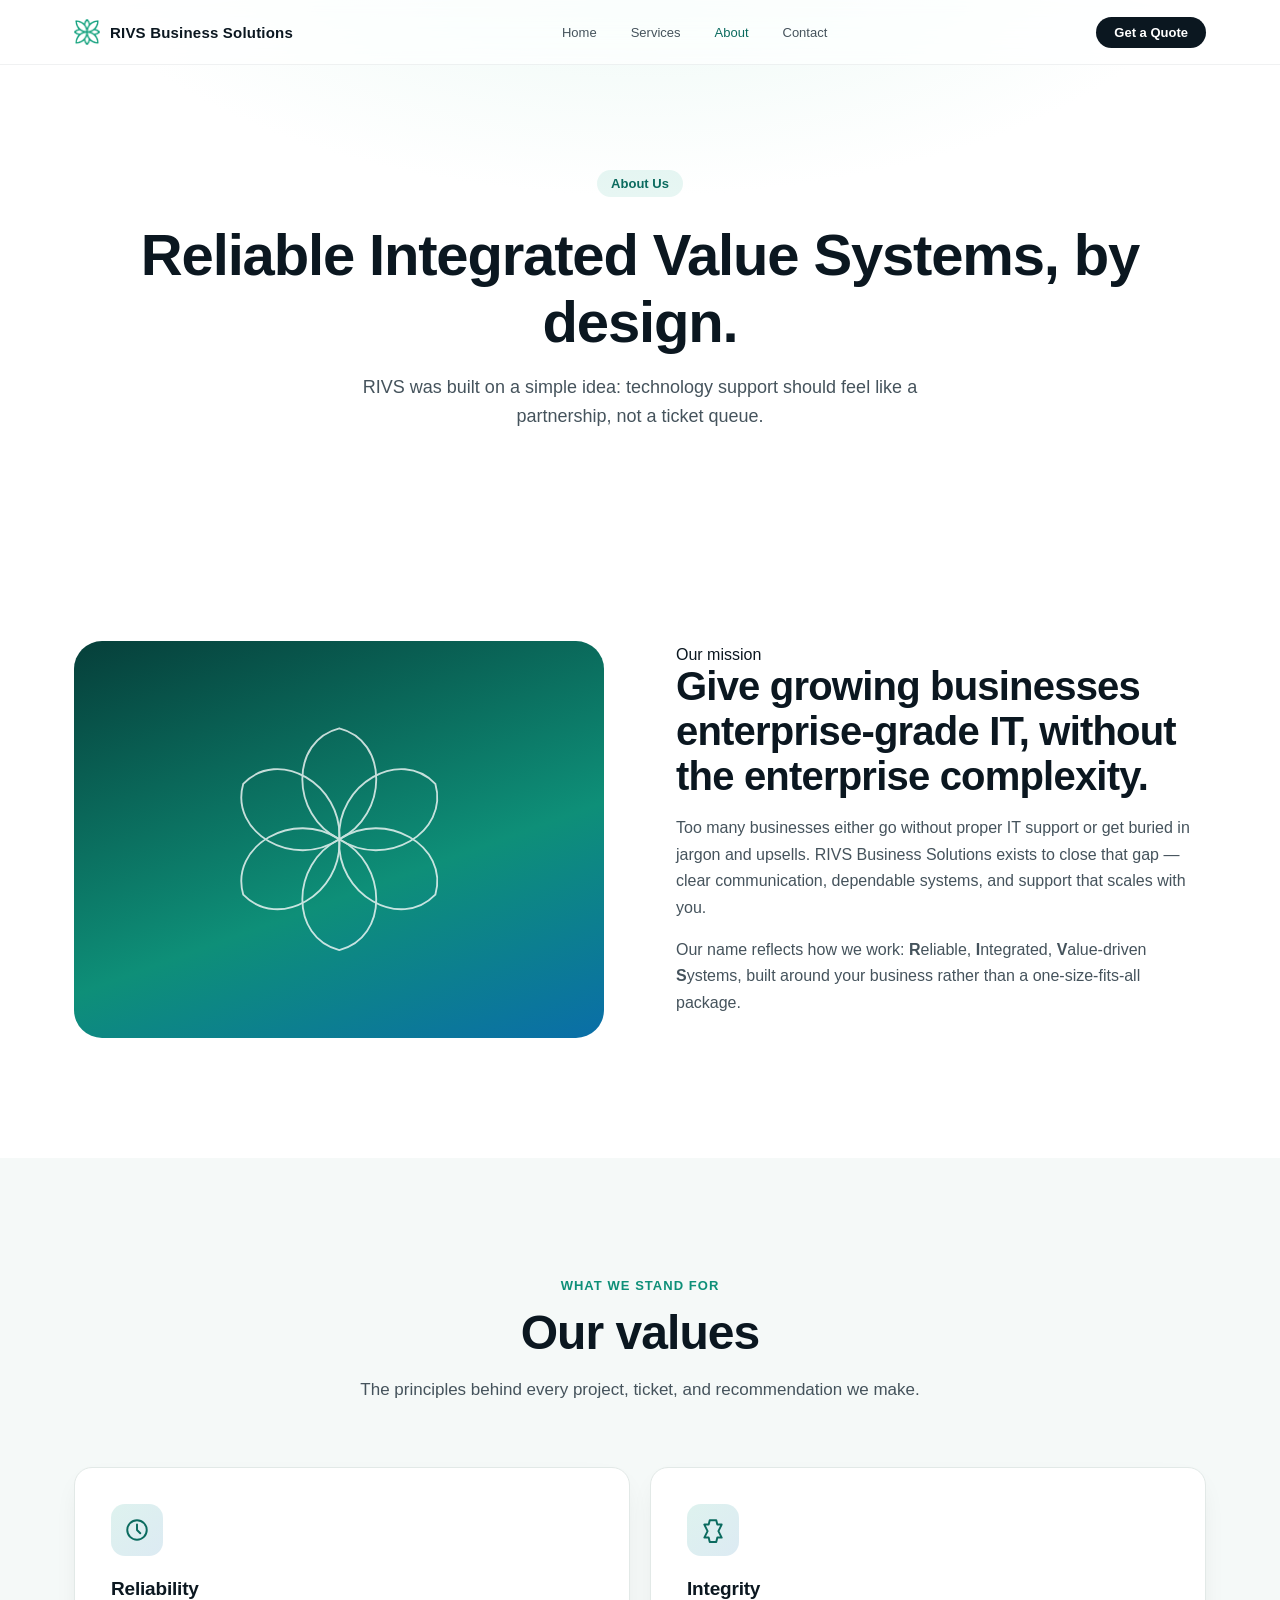
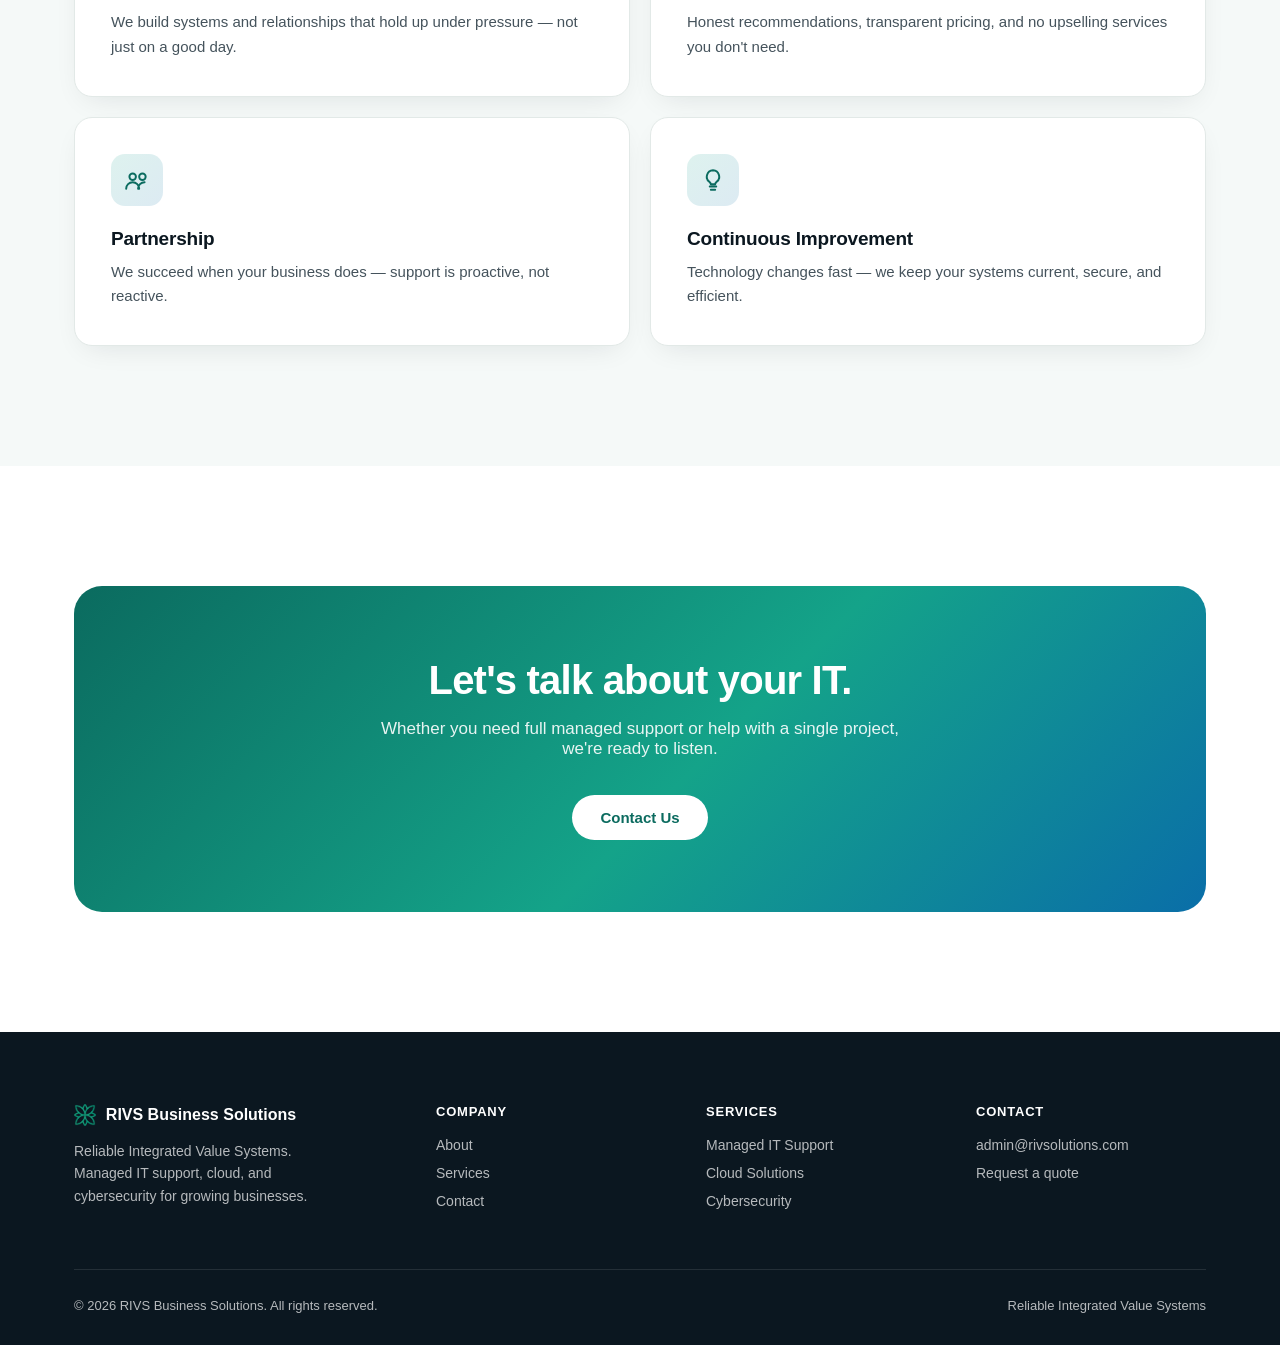
==== about.html @ 1c126c5c "Initial commit" ====
<!DOCTYPE html>
<html lang="en">
<head>
<meta charset="UTF-8">
<meta name="viewport" content="width=device-width, initial-scale=1.0">
<title>About | RIVS Business Solutions</title>
<meta name="description" content="RIVS Business Solutions — Reliable Integrated Value Systems. Learn about our mission, values, and approach to managed IT.">
<link rel="icon" type="image/png" href="assets/logo.png">
<link rel="apple-touch-icon" href="assets/logo.png">
<link rel="stylesheet" href="css/styles.css">
</head>
<body>

<header class="nav">
  <div class="container nav__inner">
    <a href="index.html" class="nav__brand">
      <img src="assets/logo.png" alt="RIVS Business Solutions logo">
      <span>RIVS Business Solutions</span>
    </a>
    <nav class="nav__links">
      <a href="index.html">Home</a>
      <a href="services.html">Services</a>
      <a href="about.html">About</a>
      <a href="contact.html">Contact</a>
    </nav>
    <a href="contact.html" class="nav__cta">Get a Quote</a>
    <button class="nav__toggle" aria-label="Toggle menu">
      <svg viewBox="0 0 24 24" fill="none" stroke="currentColor" stroke-width="2" stroke-linecap="round"><line x1="3" y1="6" x2="21" y2="6"/><line x1="3" y1="12" x2="21" y2="12"/><line x1="3" y1="18" x2="21" y2="18"/></svg>
    </button>
  </div>
  <div class="nav__mobile">
    <a href="index.html">Home</a>
    <a href="services.html">Services</a>
    <a href="about.html">About</a>
    <a href="contact.html">Contact</a>
    <a href="contact.html" class="btn btn--primary">Get a Quote</a>
  </div>
</header>

<main>
  <section class="page-hero">
    <div class="container">
      <span class="hero__eyebrow">About Us</span>
      <h1>Reliable Integrated Value Systems, by design.</h1>
      <p>RIVS was built on a simple idea: technology support should feel like a partnership, not a ticket queue.</p>
    </div>
  </section>

  <section class="section">
    <div class="container">
      <div class="split">
        <div class="split__visual reveal">
          <svg viewBox="0 0 200 200" fill="none">
            <g stroke="#ffffff" stroke-width="1.5" opacity="0.85">
              <g transform="rotate(0 100 100)"><path d="M100,100 C60,80 60,20 100,10 C140,20 140,80 100,100 Z"/></g>
              <g transform="rotate(60 100 100)"><path d="M100,100 C60,80 60,20 100,10 C140,20 140,80 100,100 Z"/></g>
              <g transform="rotate(120 100 100)"><path d="M100,100 C60,80 60,20 100,10 C140,20 140,80 100,100 Z"/></g>
              <g transform="rotate(180 100 100)"><path d="M100,100 C60,80 60,20 100,10 C140,20 140,80 100,100 Z"/></g>
              <g transform="rotate(240 100 100)"><path d="M100,100 C60,80 60,20 100,10 C140,20 140,80 100,100 Z"/></g>
              <g transform="rotate(300 100 100)"><path d="M100,100 C60,80 60,20 100,10 C140,20 140,80 100,100 Z"/></g>
            </g>
          </svg>
        </div>
        <div class="reveal">
          <span class="kicker">Our mission</span>
          <h2 style="font-size:clamp(28px,3.6vw,40px);letter-spacing:-0.02em;margin:0 0 16px;">Give growing businesses enterprise-grade IT, without the enterprise complexity.</h2>
          <p style="font-size:16px;color:var(--ink-soft);line-height:1.65;">Too many businesses either go without proper IT support or get buried in jargon and upsells. RIVS Business Solutions exists to close that gap — clear communication, dependable systems, and support that scales with you.</p>
          <p style="font-size:16px;color:var(--ink-soft);line-height:1.65;">Our name reflects how we work: <strong>R</strong>eliable, <strong>I</strong>ntegrated, <strong>V</strong>alue-driven <strong>S</strong>ystems, built around your business rather than a one-size-fits-all package.</p>
        </div>
      </div>
    </div>
  </section>

  <section class="section section--tint">
    <div class="container">
      <div class="section-head reveal">
        <span class="kicker">What we stand for</span>
        <h2>Our values</h2>
        <p>The principles behind every project, ticket, and recommendation we make.</p>
      </div>
      <div class="values-grid">
        <div class="card reveal">
          <div class="card__icon">
            <svg viewBox="0 0 24 24" fill="none" stroke="currentColor" stroke-width="1.8" stroke-linecap="round" stroke-linejoin="round"><circle cx="12" cy="12" r="9"/><path d="M12 7v5l3 3"/></svg>
          </div>
          <h3>Reliability</h3>
          <p>We build systems and relationships that hold up under pressure — not just on a good day.</p>
        </div>
        <div class="card reveal">
          <div class="card__icon">
            <svg viewBox="0 0 24 24" fill="none" stroke="currentColor" stroke-width="1.8" stroke-linecap="round" stroke-linejoin="round"><path d="M9 3h6l1 4h4l-3 6 3 6h-4l-1 4H9l-1-4H4l3-6-3-6h4l1-4z"/></svg>
          </div>
          <h3>Integrity</h3>
          <p>Honest recommendations, transparent pricing, and no upselling services you don't need.</p>
        </div>
        <div class="card reveal">
          <div class="card__icon">
            <svg viewBox="0 0 24 24" fill="none" stroke="currentColor" stroke-width="1.8" stroke-linecap="round" stroke-linejoin="round"><circle cx="8" cy="9" r="3"/><circle cx="17" cy="9" r="3"/><path d="M2 20c0-3.3 2.7-6 6-6s6 2.7 6 6M13 20c0-3.3 2.7-6 6-6"/></svg>
          </div>
          <h3>Partnership</h3>
          <p>We succeed when your business does — support is proactive, not reactive.</p>
        </div>
        <div class="card reveal">
          <div class="card__icon">
            <svg viewBox="0 0 24 24" fill="none" stroke="currentColor" stroke-width="1.8" stroke-linecap="round" stroke-linejoin="round"><path d="M9 18h6M10 21h4M12 3a6 6 0 00-3 11c.6.5 1 1.2 1 2h4c0-.8.4-1.5 1-2a6 6 0 00-3-11z"/></svg>
          </div>
          <h3>Continuous Improvement</h3>
          <p>Technology changes fast — we keep your systems current, secure, and efficient.</p>
        </div>
      </div>
    </div>
  </section>

  <section class="section">
    <div class="container">
      <div class="cta-banner reveal">
        <h2>Let's talk about your IT.</h2>
        <p>Whether you need full managed support or help with a single project, we're ready to listen.</p>
        <div class="cta-banner__actions">
          <a href="contact.html" class="btn btn--light">Contact Us</a>
        </div>
      </div>
    </div>
  </section>
</main>

<footer class="footer">
  <div class="container">
    <div class="footer__top">
      <div>
        <div class="footer__brand"><img src="assets/logo.png" alt="RIVS logo"><span>RIVS Business Solutions</span></div>
        <p class="tagline">Reliable Integrated Value Systems. Managed IT support, cloud, and cybersecurity for growing businesses.</p>
      </div>
      <div>
        <h5>Company</h5>
        <ul>
          <li><a href="about.html">About</a></li>
          <li><a href="services.html">Services</a></li>
          <li><a href="contact.html">Contact</a></li>
        </ul>
      </div>
      <div>
        <h5>Services</h5>
        <ul>
          <li><a href="services.html">Managed IT Support</a></li>
          <li><a href="services.html">Cloud Solutions</a></li>
          <li><a href="services.html">Cybersecurity</a></li>
        </ul>
      </div>
      <div>
        <h5>Contact</h5>
        <ul>
          <li><a href="mailto:admin@rivsolutions.com">admin@rivsolutions.com</a></li>
          <li><a href="contact.html">Request a quote</a></li>
        </ul>
      </div>
    </div>
    <div class="footer__bottom">
      <span>&copy; 2026 RIVS Business Solutions. All rights reserved.</span>
      <span>Reliable Integrated Value Systems</span>
    </div>
  </div>
</footer>

<script src="js/script.js"></script>
</body>
</html>
---- css/styles.css ----
/* RIVS Business Solutions — shared stylesheet */

:root {
  --teal-900: #063f3a;
  --teal-700: #0b6b5f;
  --teal-600: #0e8f78;
  --teal-500: #14a389;
  --teal-400: #2ebd92;
  --blue-600: #0a6ea8;
  --ink: #0b1720;
  --ink-soft: #45535c;
  --mist: #f5f9f8;
  --mist-2: #eef4f3;
  --line: #e2e9e7;
  --white: #ffffff;
  --radius-lg: 28px;
  --radius-md: 18px;
  --radius-sm: 12px;
  --shadow-soft: 0 20px 60px -20px rgba(6, 63, 58, 0.25);
  --shadow-card: 0 10px 30px -12px rgba(11, 23, 32, 0.12);
  --ease: cubic-bezier(0.22, 1, 0.36, 1);
}

* { box-sizing: border-box; }
html { scroll-behavior: smooth; }

body {
  margin: 0;
  font-family: -apple-system, BlinkMacSystemFont, "SF Pro Display", "Segoe UI", Inter, Roboto, Helvetica, Arial, sans-serif;
  color: var(--ink);
  background: var(--white);
  -webkit-font-smoothing: antialiased;
  text-rendering: optimizeLegibility;
  overflow-x: hidden;
}

img { max-width: 100%; display: block; }
a { color: inherit; text-decoration: none; }
ul { margin: 0; padding: 0; list-style: none; }
button { font: inherit; }

.container {
  width: 100%;
  max-width: 1180px;
  margin: 0 auto;
  padding: 0 24px;
}

/* ---------- Nav ---------- */
.nav {
  position: fixed;
  top: 0; left: 0; right: 0;
  z-index: 100;
  backdrop-filter: saturate(180%) blur(20px);
  -webkit-backdrop-filter: saturate(180%) blur(20px);
  background: rgba(255, 255, 255, 0.72);
  border-bottom: 1px solid rgba(11, 23, 32, 0.06);
  transition: background 0.3s var(--ease);
}

.nav__inner {
  display: flex;
  align-items: center;
  justify-content: space-between;
  height: 64px;
}

.nav__brand {
  display: flex;
  align-items: center;
  gap: 10px;
  font-weight: 600;
  font-size: 15px;
  letter-spacing: 0.2px;
}

.nav__brand img { height: 26px; width: 26px; }

.nav__links {
  display: flex;
  align-items: center;
  gap: 34px;
}

.nav__links a {
  font-size: 13px;
  color: var(--ink-soft);
  font-weight: 500;
  transition: color 0.2s var(--ease);
}

.nav__links a:hover, .nav__links a.is-active { color: var(--teal-700); }

.nav__cta {
  padding: 8px 18px;
  border-radius: 999px;
  background: var(--ink);
  color: var(--white);
  font-size: 13px;
  font-weight: 600;
  transition: transform 0.2s var(--ease), background 0.2s var(--ease);
}
.nav__cta:hover { background: var(--teal-700); transform: translateY(-1px); }

.nav__toggle {
  display: none;
  width: 36px; height: 36px;
  border: none;
  background: transparent;
  cursor: pointer;
  align-items: center;
  justify-content: center;
}
.nav__toggle svg { width: 22px; height: 22px; }

.nav__mobile {
  display: none;
  position: fixed;
  top: 64px; left: 0; right: 0;
  background: var(--white);
  border-bottom: 1px solid var(--line);
  padding: 20px 24px 28px;
  flex-direction: column;
  gap: 4px;
  z-index: 99;
}
.nav__mobile.is-open { display: flex; }
.nav__mobile a {
  padding: 14px 4px;
  font-size: 16px;
  font-weight: 500;
  border-bottom: 1px solid var(--mist-2);
  color: var(--ink);
}
.nav__mobile .btn { margin-top: 14px; }

/* ---------- Buttons ---------- */
.btn {
  display: inline-flex;
  align-items: center;
  justify-content: center;
  gap: 8px;
  padding: 14px 28px;
  border-radius: 999px;
  font-size: 15px;
  font-weight: 600;
  border: none;
  cursor: pointer;
  transition: transform 0.25s var(--ease), box-shadow 0.25s var(--ease), background 0.25s var(--ease);
}

.btn--primary {
  background: linear-gradient(135deg, var(--teal-400), var(--teal-700));
  color: var(--white);
  box-shadow: 0 12px 24px -8px rgba(14, 143, 120, 0.55);
}
.btn--primary:hover { transform: translateY(-2px); box-shadow: 0 16px 32px -8px rgba(14, 143, 120, 0.65); }

.btn--ghost {
  background: transparent;
  color: var(--ink);
  border: 1.5px solid var(--line);
}
.btn--ghost:hover { border-color: var(--teal-500); color: var(--teal-700); }

.btn--light {
  background: var(--white);
  color: var(--teal-700);
}
.btn--light:hover { transform: translateY(-2px); }

/* ---------- Hero ---------- */
.hero {
  position: relative;
  padding: 190px 0 140px;
  overflow: hidden;
  background: radial-gradient(1200px 600px at 50% -10%, #e8f7f2 0%, var(--white) 60%);
}

.hero__eyebrow {
  display: inline-flex;
  align-items: center;
  gap: 8px;
  font-size: 13px;
  font-weight: 600;
  color: var(--teal-700);
  background: rgba(20, 163, 137, 0.1);
  padding: 6px 14px;
  border-radius: 999px;
  margin-bottom: 24px;
}

.hero h1 {
  font-size: clamp(40px, 6vw, 76px);
  line-height: 1.04;
  letter-spacing: -0.02em;
  font-weight: 700;
  margin: 0 0 22px;
  max-width: 880px;
}

.hero h1 span {
  background: linear-gradient(100deg, var(--teal-600), var(--blue-600));
  -webkit-background-clip: text;
  background-clip: text;
  color: transparent;
}

.hero p.lede {
  font-size: clamp(17px, 2vw, 21px);
  color: var(--ink-soft);
  max-width: 620px;
  line-height: 1.6;
  margin: 0 0 40px;
}

.hero__actions { display: flex; gap: 16px; flex-wrap: wrap; margin-bottom: 90px; }

.hero__petals {
  position: absolute;
  top: -120px;
  right: -160px;
  width: 640px;
  height: 640px;
  opacity: 0.9;
  z-index: -1;
}

.hero__petals-2 {
  position: absolute;
  bottom: -200px;
  left: -180px;
  width: 480px;
  height: 480px;
  opacity: 0.5;
  z-index: -1;
}

/* ---------- Stat strip ---------- */
.stat-strip {
  display: grid;
  grid-template-columns: repeat(4, 1fr);
  gap: 24px;
  border-top: 1px solid var(--line);
  padding-top: 40px;
}

.stat-strip .stat b {
  display: block;
  font-size: 28px;
  font-weight: 700;
  color: var(--teal-700);
  margin-bottom: 4px;
}
.stat-strip .stat span { font-size: 14px; color: var(--ink-soft); }

/* ---------- Sections ---------- */
section { position: relative; }

.section {
  padding: 120px 0;
}

.section--tint {
  background: var(--mist);
}

.section-head {
  max-width: 640px;
  margin: 0 auto 64px;
  text-align: center;
}

.section-head .kicker {
  font-size: 13px;
  font-weight: 700;
  letter-spacing: 0.08em;
  text-transform: uppercase;
  color: var(--teal-600);
  margin-bottom: 14px;
  display: block;
}

.section-head h2 {
  font-size: clamp(32px, 4vw, 48px);
  letter-spacing: -0.02em;
  line-height: 1.1;
  margin: 0 0 16px;
}

.section-head p {
  font-size: 17px;
  color: var(--ink-soft);
  line-height: 1.6;
  margin: 0;
}

/* ---------- Cards ---------- */
.grid {
  display: grid;
  gap: 24px;
}
.grid--3 { grid-template-columns: repeat(3, 1fr); }
.grid--2 { grid-template-columns: repeat(2, 1fr); }

.card {
  background: var(--white);
  border: 1px solid var(--line);
  border-radius: var(--radius-md);
  padding: 36px;
  box-shadow: var(--shadow-card);
  transition: transform 0.35s var(--ease), box-shadow 0.35s var(--ease);
}
.card:hover { transform: translateY(-6px); box-shadow: var(--shadow-soft); }

.card__icon {
  width: 52px;
  height: 52px;
  border-radius: 14px;
  background: linear-gradient(135deg, rgba(20,163,137,0.14), rgba(10,110,168,0.14));
  display: flex;
  align-items: center;
  justify-content: center;
  margin-bottom: 22px;
  color: var(--teal-700);
}
.card__icon svg { width: 26px; height: 26px; }

.card h3 { font-size: 19px; margin: 0 0 10px; letter-spacing: -0.01em; }
.card p { font-size: 15px; color: var(--ink-soft); line-height: 1.65; margin: 0; }

.card__link {
  display: inline-flex;
  align-items: center;
  gap: 6px;
  margin-top: 18px;
  font-size: 14px;
  font-weight: 600;
  color: var(--teal-700);
}
.card__link svg { width: 14px; height: 14px; transition: transform 0.2s var(--ease); }
.card:hover .card__link svg { transform: translateX(4px); }

/* ---------- Reveal-on-scroll ---------- */
.reveal {
  opacity: 0;
  transform: translateY(28px);
  transition: opacity 0.8s var(--ease), transform 0.8s var(--ease);
}
.reveal.is-visible { opacity: 1; transform: translateY(0); }

/* ---------- Split / feature blocks ---------- */
.split {
  display: grid;
  grid-template-columns: 1fr 1fr;
  gap: 72px;
  align-items: center;
}

.split__visual {
  position: relative;
  border-radius: var(--radius-lg);
  background: linear-gradient(160deg, var(--teal-900), var(--teal-600) 60%, var(--blue-600));
  aspect-ratio: 4 / 3;
  overflow: hidden;
  display: flex;
  align-items: center;
  justify-content: center;
}
.split__visual svg { width: 62%; height: 62%; opacity: 0.9; }

.split ul.feature-list { margin-top: 28px; }
.split ul.feature-list li {
  display: flex;
  gap: 14px;
  padding: 14px 0;
  border-top: 1px solid var(--line);
  font-size: 15px;
  color: var(--ink-soft);
}
.split ul.feature-list li:first-child { border-top: none; }
.split ul.feature-list svg { width: 20px; height: 20px; flex-shrink: 0; color: var(--teal-600); margin-top: 1px; }
.split ul.feature-list strong { color: var(--ink); }

/* ---------- Process ---------- */
.process {
  display: grid;
  grid-template-columns: repeat(4, 1fr);
  gap: 24px;
}
.process__step {
  position: relative;
  padding: 32px 24px 0;
}
.process__num {
  font-size: 14px;
  font-weight: 700;
  color: var(--white);
  background: linear-gradient(135deg, var(--teal-500), var(--blue-600));
  width: 34px; height: 34px;
  border-radius: 50%;
  display: flex; align-items: center; justify-content: center;
  margin-bottom: 20px;
}
.process__step h4 { font-size: 16px; margin: 0 0 8px; }
.process__step p { font-size: 14px; color: var(--ink-soft); margin: 0; line-height: 1.6; }

/* ---------- CTA banner ---------- */
.cta-banner {
  border-radius: var(--radius-lg);
  background: linear-gradient(135deg, var(--teal-700), var(--teal-500) 55%, var(--blue-600));
  padding: 72px 64px;
  color: var(--white);
  text-align: center;
  position: relative;
  overflow: hidden;
}
.cta-banner h2 { font-size: clamp(28px, 3.6vw, 40px); margin: 0 0 16px; letter-spacing: -0.02em; }
.cta-banner p { font-size: 17px; opacity: 0.9; max-width: 560px; margin: 0 auto 36px; }
.cta-banner__actions { display: flex; gap: 16px; justify-content: center; flex-wrap: wrap; }

/* ---------- Footer ---------- */
.footer {
  background: var(--ink);
  color: rgba(255,255,255,0.7);
  padding: 72px 0 32px;
}
.footer__top {
  display: grid;
  grid-template-columns: 1.4fr 1fr 1fr 1fr;
  gap: 40px;
  padding-bottom: 48px;
  border-bottom: 1px solid rgba(255,255,255,0.1);
}
.footer__brand { display: flex; align-items: center; gap: 10px; color: var(--white); font-weight: 600; margin-bottom: 14px; }
.footer__brand img { height: 22px; }
.footer p.tagline { font-size: 14px; line-height: 1.6; max-width: 260px; }
.footer h5 { color: var(--white); font-size: 13px; text-transform: uppercase; letter-spacing: 0.06em; margin: 0 0 18px; }
.footer li { margin-bottom: 12px; font-size: 14px; }
.footer a:hover { color: var(--white); }
.footer__bottom {
  display: flex; justify-content: space-between; align-items: center;
  padding-top: 28px; font-size: 13px; flex-wrap: wrap; gap: 12px;
}

/* ---------- Page hero (inner pages) ---------- */
.page-hero {
  padding: 170px 0 90px;
  background: radial-gradient(1000px 500px at 50% -20%, #e8f7f2 0%, var(--white) 60%);
  text-align: center;
}
.page-hero h1 { font-size: clamp(36px, 5vw, 58px); letter-spacing: -0.02em; margin: 0 0 18px; }
.page-hero p { font-size: 18px; color: var(--ink-soft); max-width: 600px; margin: 0 auto; line-height: 1.6; }

/* ---------- Contact ---------- */
.contact-grid {
  display: grid;
  grid-template-columns: 1fr 1.1fr;
  gap: 56px;
  align-items: flex-start;
}
.contact-info .item { display: flex; gap: 16px; margin-bottom: 28px; }
.contact-info .item .icon {
  width: 44px; height: 44px; border-radius: 12px;
  background: rgba(20,163,137,0.1); color: var(--teal-700);
  display: flex; align-items: center; justify-content: center; flex-shrink: 0;
}
.contact-info .item .icon svg { width: 20px; height: 20px; }
.contact-info .item h4 { margin: 0 0 4px; font-size: 15px; }
.contact-info .item p, .contact-info .item a { margin: 0; font-size: 15px; color: var(--ink-soft); }

.form-card {
  background: var(--white);
  border: 1px solid var(--line);
  border-radius: var(--radius-md);
  padding: 40px;
  box-shadow: var(--shadow-card);
}
.field { margin-bottom: 20px; }
.field label { display: block; font-size: 13px; font-weight: 600; margin-bottom: 8px; color: var(--ink); }
.field input, .field textarea, .field select {
  width: 100%;
  padding: 13px 16px;
  border-radius: 12px;
  border: 1.5px solid var(--line);
  font-size: 15px;
  font-family: inherit;
  color: var(--ink);
  background: var(--mist);
  transition: border-color 0.2s var(--ease), background 0.2s var(--ease);
}
.field input:focus, .field textarea:focus, .field select:focus {
  outline: none;
  border-color: var(--teal-500);
  background: var(--white);
}
.field textarea { resize: vertical; min-height: 130px; }
.field-row { display: grid; grid-template-columns: 1fr 1fr; gap: 16px; }
.form-note { font-size: 13px; color: var(--ink-soft); margin-top: 14px; }
.form-status { font-size: 14px; margin-top: 14px; display: none; }
.form-status.is-success { display: block; color: var(--teal-700); }
.form-status.is-error { display: block; color: #b3311c; }

/* ---------- Map placeholder ---------- */
.map-frame {
  border-radius: var(--radius-md);
  overflow: hidden;
  border: 1px solid var(--line);
  margin-top: 40px;
}
.map-frame iframe { width: 100%; height: 320px; border: 0; display: block; }

/* ---------- About ---------- */
.values-grid { display: grid; grid-template-columns: repeat(2, 1fr); gap: 20px; }

.timeline { border-left: 2px solid var(--line); margin-left: 8px; }
.timeline .t-item { position: relative; padding: 0 0 40px 32px; }
.timeline .t-item::before {
  content: "";
  position: absolute; left: -7px; top: 2px;
  width: 12px; height: 12px; border-radius: 50%;
  background: var(--teal-500);
  box-shadow: 0 0 0 4px rgba(20,163,137,0.15);
}
.timeline .t-item h4 { margin: 0 0 6px; font-size: 16px; }
.timeline .t-item p { margin: 0; font-size: 14px; color: var(--ink-soft); }

/* ---------- Responsive ---------- */
@media (max-width: 960px) {
  .grid--3 { grid-template-columns: repeat(2, 1fr); }
  .process { grid-template-columns: repeat(2, 1fr); }
  .split { grid-template-columns: 1fr; gap: 40px; }
  .contact-grid { grid-template-columns: 1fr; }
  .footer__top { grid-template-columns: 1fr 1fr; }
  .values-grid { grid-template-columns: 1fr; }
}

@media (max-width: 680px) {
  .nav__links { display: none; }
  .nav__cta { display: none; }
  .nav__toggle { display: flex; }
  .grid--3, .grid--2 { grid-template-columns: 1fr; }
  .process { grid-template-columns: 1fr; }
  .stat-strip { grid-template-columns: repeat(2, 1fr); row-gap: 28px; }
  .hero { padding: 150px 0 90px; }
  .section { padding: 80px 0; }
  .cta-banner { padding: 48px 28px; }
  .footer__top { grid-template-columns: 1fr; }
  .field-row { grid-template-columns: 1fr; }
}
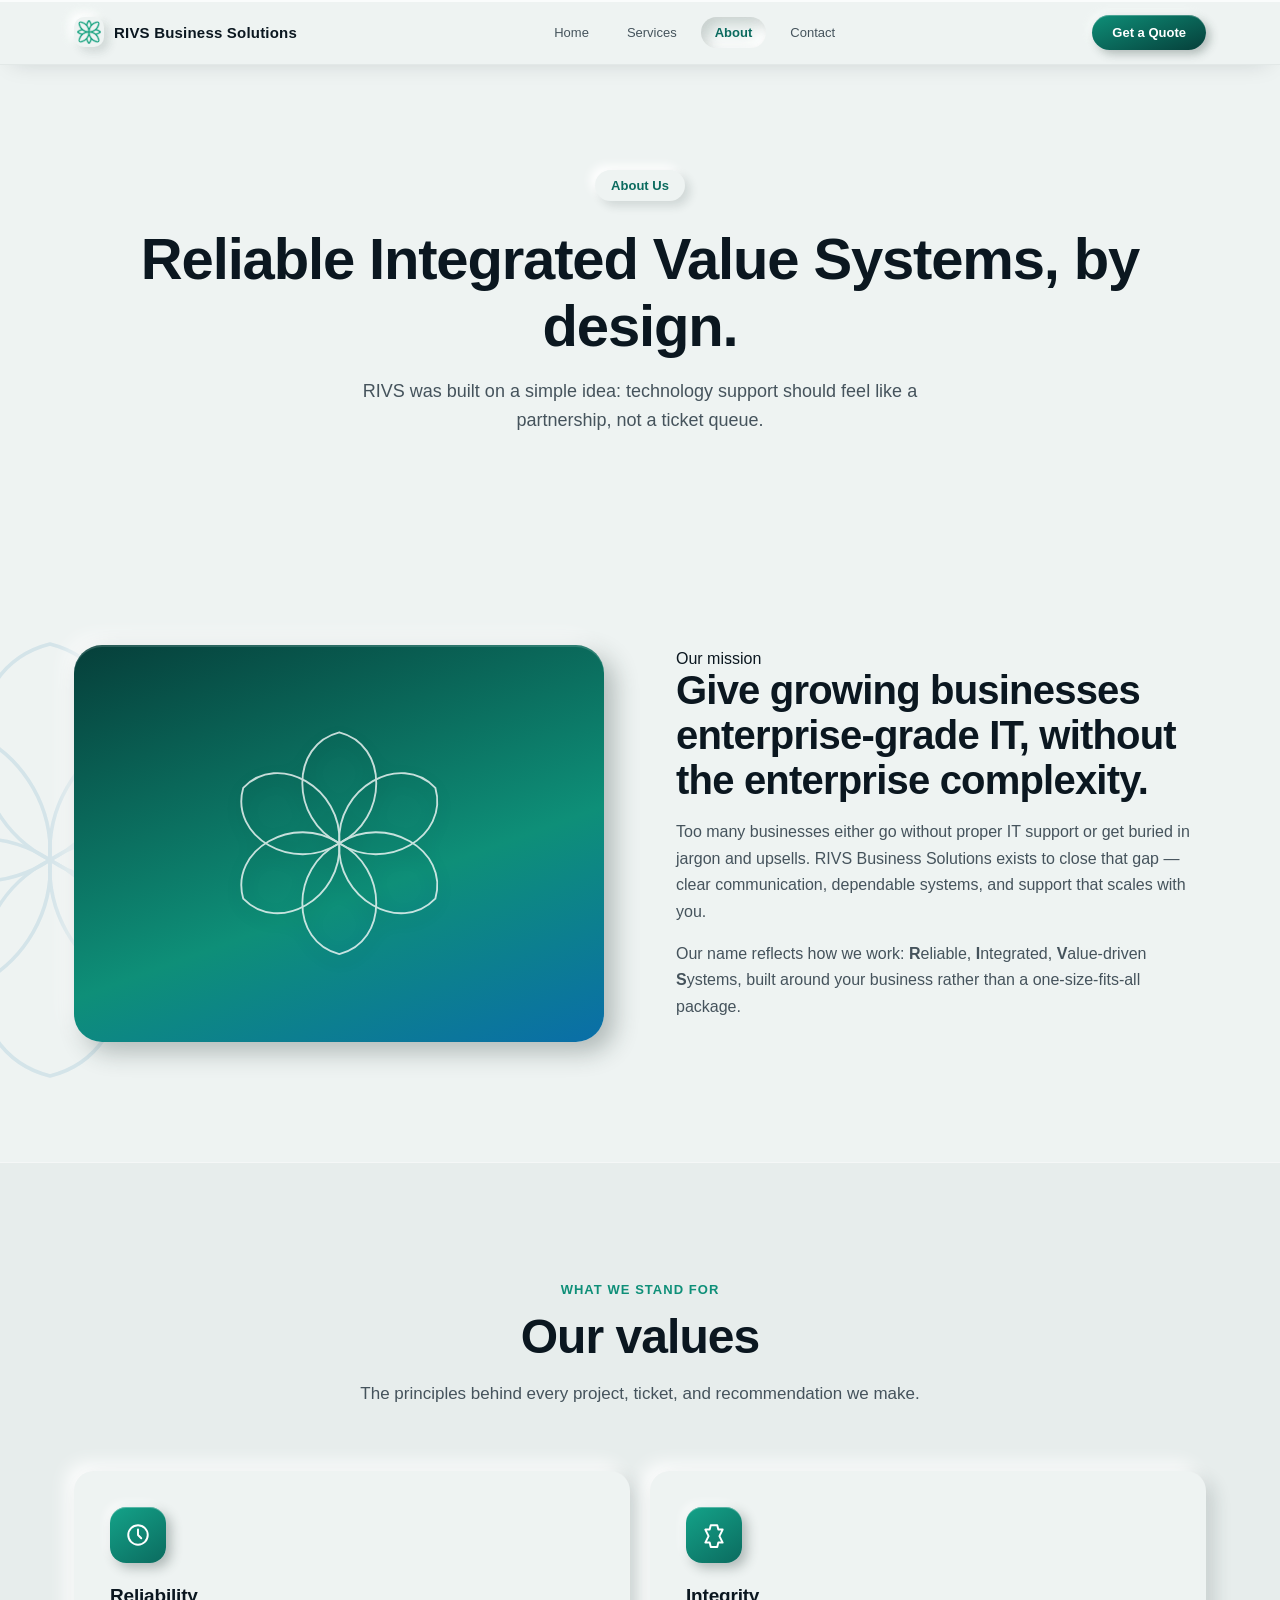
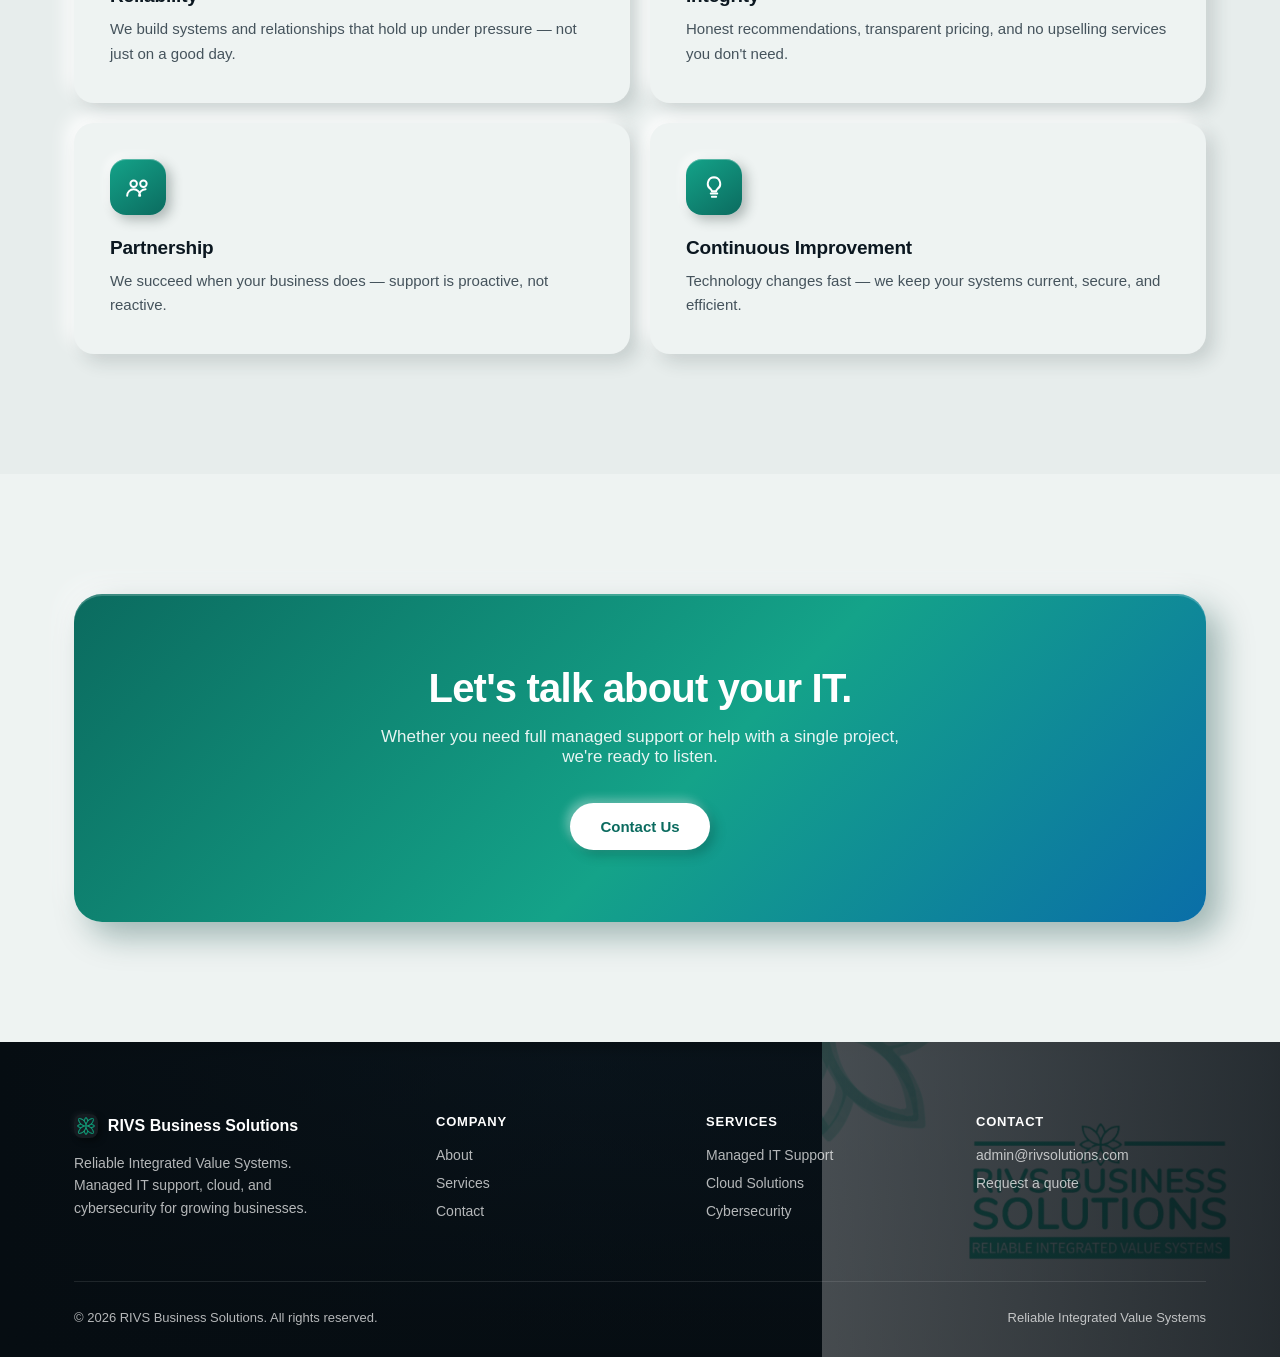
==== commit 0f1ff5f6: "Add looping logo animation to the footer on every page Reuses the existing dark-background logo anim" ====
--- a/about.html
+++ b/about.html
@@ -22,6 +22,7 @@
       <a href="services.html">Services</a>
       <a href="about.html">About</a>
       <a href="contact.html">Contact</a>
+      <a href="login.html" hidden>Sign In</a>
     </nav>
     <a href="contact.html" class="nav__cta">Get a Quote</a>
     <button class="nav__toggle" aria-label="Toggle menu">
@@ -33,6 +34,7 @@
     <a href="services.html">Services</a>
     <a href="about.html">About</a>
     <a href="contact.html">Contact</a>
+    <a href="login.html" hidden>Sign In</a>
     <a href="contact.html" class="btn btn--primary">Get a Quote</a>
   </div>
 </header>
@@ -125,6 +127,10 @@
 </main>
 
 <footer class="footer">
+  <video class="footer__bg-video" autoplay muted loop playsinline poster="assets/brand-lockup.png">
+    <source src="assets/video/logo-animate-quote.mp4" type="video/mp4">
+  </video>
+  <div class="footer__bg-overlay"></div>
   <div class="container">
     <div class="footer__top">
       <div>
@@ -163,5 +169,6 @@
 </footer>
 
 <script src="js/script.js"></script>
+<script src="js/auth.js"></script>
 </body>
 </html>
--- a/css/styles.css
+++ b/css/styles.css
@@ -1,4 +1,4 @@
-/* RIVS Business Solutions — shared stylesheet */
+/* RIVS Business Solutions — shared stylesheet (skeuomorphic / neomorphic) */
 
 :root {
   --teal-900: #063f3a;
@@ -9,16 +9,28 @@
   --blue-600: #0a6ea8;
   --ink: #0b1720;
   --ink-soft: #45535c;
-  --mist: #f5f9f8;
-  --mist-2: #eef4f3;
-  --line: #e2e9e7;
+  --mist: #eef3f2;
+  --mist-2: #e7edec;
+  --line: #d9e2e0;
   --white: #ffffff;
   --radius-lg: 28px;
-  --radius-md: 18px;
-  --radius-sm: 12px;
+  --radius-md: 20px;
+  --radius-sm: 14px;
   --shadow-soft: 0 20px 60px -20px rgba(6, 63, 58, 0.25);
   --shadow-card: 0 10px 30px -12px rgba(11, 23, 32, 0.12);
   --ease: cubic-bezier(0.22, 1, 0.36, 1);
+
+  /* Neomorphic surface tokens — soft dual light/shadow on a matched base */
+  --nm-base: #eef3f2;
+  --nm-light: #ffffff;
+  --nm-dark: #c8d3d1;
+  --nm-dist: 8px;
+  --nm-blur: 18px;
+
+  --nm-raised: 8px 8px 18px rgba(29, 51, 47, 0.16), -8px -8px 18px rgba(255, 255, 255, 0.9);
+  --nm-raised-sm: 5px 5px 10px rgba(29, 51, 47, 0.14), -5px -5px 10px rgba(255, 255, 255, 0.9);
+  --nm-pressed: inset 6px 6px 12px rgba(29, 51, 47, 0.18), inset -6px -6px 12px rgba(255, 255, 255, 0.85);
+  --nm-pressed-deep: inset 8px 8px 16px rgba(29, 51, 47, 0.22), inset -8px -8px 16px rgba(255, 255, 255, 0.9);
 }
 
 * { box-sizing: border-box; }
@@ -28,10 +40,43 @@
   margin: 0;
   font-family: -apple-system, BlinkMacSystemFont, "SF Pro Display", "Segoe UI", Inter, Roboto, Helvetica, Arial, sans-serif;
   color: var(--ink);
-  background: var(--white);
+  background: var(--nm-base);
   -webkit-font-smoothing: antialiased;
   text-rendering: optimizeLegibility;
   overflow-x: hidden;
+  position: relative;
+}
+
+/* Site-wide decorative petal motif — fixed so it reads top-to-bottom on every page */
+body::before,
+body::after {
+  content: "";
+  position: fixed;
+  z-index: -1;
+  pointer-events: none;
+  background-repeat: no-repeat;
+  background-size: contain;
+}
+body::before {
+  top: -140px;
+  right: -220px;
+  width: 640px;
+  height: 640px;
+  opacity: 0.3;
+  background-image: url("data:image/svg+xml,%3Csvg xmlns='http://www.w3.org/2000/svg' viewBox='0 0 200 200'%3E%3Cg fill='none' stroke='%2314a389' stroke-width='1.5' opacity='0.6'%3E%3Cpath transform='rotate(0 100 100)' d='M100,100 C60,80 60,20 100,10 C140,20 140,80 100,100 Z'/%3E%3Cpath transform='rotate(60 100 100)' d='M100,100 C60,80 60,20 100,10 C140,20 140,80 100,100 Z'/%3E%3Cpath transform='rotate(120 100 100)' d='M100,100 C60,80 60,20 100,10 C140,20 140,80 100,100 Z'/%3E%3Cpath transform='rotate(180 100 100)' d='M100,100 C60,80 60,20 100,10 C140,20 140,80 100,100 Z'/%3E%3Cpath transform='rotate(240 100 100)' d='M100,100 C60,80 60,20 100,10 C140,20 140,80 100,100 Z'/%3E%3Cpath transform='rotate(300 100 100)' d='M100,100 C60,80 60,20 100,10 C140,20 140,80 100,100 Z'/%3E%3C/g%3E%3C/svg%3E");
+}
+body::after {
+  bottom: -200px;
+  left: -190px;
+  width: 480px;
+  height: 480px;
+  opacity: 0.22;
+  background-image: url("data:image/svg+xml,%3Csvg xmlns='http://www.w3.org/2000/svg' viewBox='0 0 200 200'%3E%3Cg fill='none' stroke='%230a6ea8' stroke-width='1.5' opacity='0.5'%3E%3Cpath transform='rotate(0 100 100)' d='M100,100 C60,80 60,20 100,10 C140,20 140,80 100,100 Z'/%3E%3Cpath transform='rotate(60 100 100)' d='M100,100 C60,80 60,20 100,10 C140,20 140,80 100,100 Z'/%3E%3Cpath transform='rotate(120 100 100)' d='M100,100 C60,80 60,20 100,10 C140,20 140,80 100,100 Z'/%3E%3Cpath transform='rotate(180 100 100)' d='M100,100 C60,80 60,20 100,10 C140,20 140,80 100,100 Z'/%3E%3Cpath transform='rotate(240 100 100)' d='M100,100 C60,80 60,20 100,10 C140,20 140,80 100,100 Z'/%3E%3Cpath transform='rotate(300 100 100)' d='M100,100 C60,80 60,20 100,10 C140,20 140,80 100,100 Z'/%3E%3C/g%3E%3C/svg%3E");
+}
+
+@media (max-width: 680px) {
+  body::before { width: 380px; height: 380px; top: -90px; right: -140px; }
+  body::after { width: 300px; height: 300px; bottom: -120px; left: -110px; }
 }
 
 img { max-width: 100%; display: block; }
@@ -53,8 +98,9 @@
   z-index: 100;
   backdrop-filter: saturate(180%) blur(20px);
   -webkit-backdrop-filter: saturate(180%) blur(20px);
-  background: rgba(255, 255, 255, 0.72);
-  border-bottom: 1px solid rgba(11, 23, 32, 0.06);
+  background: rgba(238, 243, 242, 0.82);
+  box-shadow: 0 2px 0 rgba(255, 255, 255, 0.7) inset, 0 8px 24px -12px rgba(11, 23, 32, 0.18);
+  border-bottom: 1px solid rgba(11, 23, 32, 0.05);
   transition: background 0.3s var(--ease);
 }
 
@@ -74,65 +120,94 @@
   letter-spacing: 0.2px;
 }
 
-.nav__brand img { height: 26px; width: 26px; }
+.nav__brand img {
+  height: 30px; width: 30px;
+  padding: 3px;
+  border-radius: 10px;
+  background: var(--nm-base);
+  box-shadow: var(--nm-raised-sm);
+}
 
 .nav__links {
   display: flex;
   align-items: center;
-  gap: 34px;
+  gap: 10px;
 }
 
 .nav__links a {
   font-size: 13px;
   color: var(--ink-soft);
   font-weight: 500;
-  transition: color 0.2s var(--ease);
-}
-
-.nav__links a:hover, .nav__links a.is-active { color: var(--teal-700); }
+  padding: 8px 14px;
+  border-radius: 999px;
+  transition: color 0.2s var(--ease), box-shadow 0.2s var(--ease), background 0.2s var(--ease);
+}
+
+.nav__links a:hover { color: var(--teal-700); box-shadow: var(--nm-raised-sm); }
+.nav__links a.is-active { color: var(--teal-700); box-shadow: var(--nm-pressed); font-weight: 700; }
 
 .nav__cta {
-  padding: 8px 18px;
+  padding: 10px 20px;
   border-radius: 999px;
-  background: var(--ink);
+  background: linear-gradient(160deg, var(--teal-600), var(--teal-900));
   color: var(--white);
   font-size: 13px;
   font-weight: 600;
-  transition: transform 0.2s var(--ease), background 0.2s var(--ease);
-}
-.nav__cta:hover { background: var(--teal-700); transform: translateY(-1px); }
+  box-shadow: 4px 4px 10px rgba(29, 51, 47, 0.3), -3px -3px 8px rgba(255, 255, 255, 0.6), inset 0 1px 0 rgba(255, 255, 255, 0.25);
+  transition: transform 0.2s var(--ease), box-shadow 0.2s var(--ease), background 0.2s var(--ease);
+}
+.nav__cta:hover { transform: translateY(-1px); box-shadow: 6px 6px 14px rgba(29, 51, 47, 0.32), -4px -4px 10px rgba(255, 255, 255, 0.65), inset 0 1px 0 rgba(255, 255, 255, 0.25); }
+.nav__cta:active { transform: translateY(0); box-shadow: var(--nm-pressed); }
 
 .nav__toggle {
   display: none;
-  width: 36px; height: 36px;
+  width: 40px; height: 40px;
   border: none;
-  background: transparent;
+  border-radius: 12px;
+  background: var(--nm-base);
+  box-shadow: var(--nm-raised-sm);
   cursor: pointer;
   align-items: center;
   justify-content: center;
 }
-.nav__toggle svg { width: 22px; height: 22px; }
+.nav__toggle:active { box-shadow: var(--nm-pressed); }
+.nav__toggle svg { width: 20px; height: 20px; }
 
 .nav__mobile {
   display: none;
   position: fixed;
-  top: 64px; left: 0; right: 0;
-  background: var(--white);
-  border-bottom: 1px solid var(--line);
-  padding: 20px 24px 28px;
+  top: 72px; left: 12px; right: 12px;
+  background: var(--nm-base);
+  border-radius: var(--radius-md);
+  box-shadow: var(--nm-raised);
+  padding: 20px 20px 24px;
   flex-direction: column;
-  gap: 4px;
+  gap: 8px;
   z-index: 99;
 }
 .nav__mobile.is-open { display: flex; }
 .nav__mobile a {
-  padding: 14px 4px;
+  padding: 14px 16px;
   font-size: 16px;
   font-weight: 500;
-  border-bottom: 1px solid var(--mist-2);
+  border-radius: var(--radius-sm);
+  background: var(--nm-base);
+  box-shadow: var(--nm-raised-sm);
   color: var(--ink);
-}
-.nav__mobile .btn { margin-top: 14px; }
+  transition: background 0.2s var(--ease), color 0.2s var(--ease), box-shadow 0.2s var(--ease);
+}
+.nav__mobile a:hover,
+.nav__mobile a:focus-visible {
+  background: linear-gradient(120deg, var(--teal-500), var(--blue-600));
+  color: var(--white);
+  box-shadow: var(--nm-pressed);
+}
+.nav__mobile a.is-active {
+  background: linear-gradient(120deg, var(--teal-500), var(--blue-600));
+  color: var(--white);
+  box-shadow: var(--nm-pressed);
+}
+.nav__mobile .btn { margin-top: 10px; }
 
 /* ---------- Buttons ---------- */
 .btn {
@@ -140,41 +215,76 @@
   align-items: center;
   justify-content: center;
   gap: 8px;
-  padding: 14px 28px;
+  padding: 15px 30px;
   border-radius: 999px;
   font-size: 15px;
   font-weight: 600;
   border: none;
   cursor: pointer;
-  transition: transform 0.25s var(--ease), box-shadow 0.25s var(--ease), background 0.25s var(--ease);
-}
+  transition: transform 0.2s var(--ease), box-shadow 0.2s var(--ease), background 0.25s var(--ease);
+}
+.btn:active { transform: translateY(1px) scale(0.99); }
 
 .btn--primary {
-  background: linear-gradient(135deg, var(--teal-400), var(--teal-700));
+  background: linear-gradient(150deg, var(--teal-400), var(--teal-700) 70%, var(--teal-900));
   color: var(--white);
-  box-shadow: 0 12px 24px -8px rgba(14, 143, 120, 0.55);
-}
-.btn--primary:hover { transform: translateY(-2px); box-shadow: 0 16px 32px -8px rgba(14, 143, 120, 0.65); }
+  box-shadow: 0 10px 20px -6px rgba(14, 143, 120, 0.55), 6px 6px 14px rgba(29, 51, 47, 0.28), -4px -4px 10px rgba(255, 255, 255, 0.55), inset 0 1px 0 rgba(255, 255, 255, 0.3);
+}
+.btn--primary:hover { transform: translateY(-2px); box-shadow: 0 14px 26px -6px rgba(14, 143, 120, 0.6), 8px 8px 18px rgba(29, 51, 47, 0.3), -5px -5px 12px rgba(255, 255, 255, 0.6), inset 0 1px 0 rgba(255, 255, 255, 0.3); }
+.btn--primary:active { box-shadow: inset 4px 4px 10px rgba(4, 40, 34, 0.5), inset -3px -3px 8px rgba(60, 200, 170, 0.25); }
 
 .btn--ghost {
-  background: transparent;
+  background: var(--nm-base);
   color: var(--ink);
-  border: 1.5px solid var(--line);
-}
-.btn--ghost:hover { border-color: var(--teal-500); color: var(--teal-700); }
+  box-shadow: var(--nm-raised-sm);
+}
+.btn--ghost:hover { color: var(--teal-700); }
+.btn--ghost:active { box-shadow: var(--nm-pressed); }
 
 .btn--light {
   background: var(--white);
   color: var(--teal-700);
+  box-shadow: 5px 5px 12px rgba(4, 40, 34, 0.25), -4px -4px 10px rgba(255, 255, 255, 0.35);
 }
 .btn--light:hover { transform: translateY(-2px); }
+.btn--light:active { box-shadow: inset 3px 3px 8px rgba(4, 40, 34, 0.3), inset -3px -3px 6px rgba(255, 255, 255, 0.4); }
 
 /* ---------- Hero ---------- */
 .hero {
   position: relative;
+  isolation: isolate;
   padding: 190px 0 140px;
   overflow: hidden;
-  background: radial-gradient(1200px 600px at 50% -10%, #e8f7f2 0%, var(--white) 60%);
+  background: var(--nm-base);
+}
+
+.hero__bg-video {
+  position: absolute;
+  top: 46%; left: 50%;
+  width: min(950px, 115%);
+  transform: translate(-50%, -50%);
+  object-fit: contain;
+  z-index: -3;
+  opacity: 0.32;
+  mix-blend-mode: multiply;
+  filter: saturate(1.1);
+  pointer-events: none;
+}
+
+.hero__bg-video--dark {
+  width: min(720px, 92%);
+  opacity: 0.9;
+  mix-blend-mode: lighten;
+  filter: saturate(1.3) brightness(1.1) contrast(1.05);
+}
+
+.page-hero .hero__bg-video { top: 52%; }
+
+.hero__bg-overlay {
+  position: absolute;
+  inset: 0;
+  z-index: -2;
+  background: radial-gradient(900px 550px at 50% 30%, rgba(238, 243, 242, 0.25) 0%, var(--nm-base) 75%);
 }
 
 .hero__eyebrow {
@@ -184,9 +294,10 @@
   font-size: 13px;
   font-weight: 600;
   color: var(--teal-700);
-  background: rgba(20, 163, 137, 0.1);
-  padding: 6px 14px;
+  background: var(--nm-base);
+  padding: 8px 16px;
   border-radius: 999px;
+  box-shadow: var(--nm-raised-sm);
   margin-bottom: 24px;
 }
 
@@ -241,8 +352,10 @@
   display: grid;
   grid-template-columns: repeat(4, 1fr);
   gap: 24px;
-  border-top: 1px solid var(--line);
-  padding-top: 40px;
+  padding: 32px 8px;
+  border-radius: var(--radius-md);
+  background: var(--nm-base);
+  box-shadow: var(--nm-pressed);
 }
 
 .stat-strip .stat b {
@@ -262,7 +375,8 @@
 }
 
 .section--tint {
-  background: var(--mist);
+  background: var(--mist-2);
+  box-shadow: inset 0 1px 0 rgba(255, 255, 255, 0.6);
 }
 
 .section-head {
@@ -298,31 +412,32 @@
 /* ---------- Cards ---------- */
 .grid {
   display: grid;
-  gap: 24px;
+  gap: 28px;
 }
 .grid--3 { grid-template-columns: repeat(3, 1fr); }
 .grid--2 { grid-template-columns: repeat(2, 1fr); }
+.grid--4 { grid-template-columns: repeat(4, 1fr); }
 
 .card {
-  background: var(--white);
-  border: 1px solid var(--line);
+  background: var(--nm-base);
   border-radius: var(--radius-md);
   padding: 36px;
-  box-shadow: var(--shadow-card);
+  box-shadow: var(--nm-raised);
   transition: transform 0.35s var(--ease), box-shadow 0.35s var(--ease);
 }
-.card:hover { transform: translateY(-6px); box-shadow: var(--shadow-soft); }
+.card:hover { transform: translateY(-6px); box-shadow: 12px 12px 26px rgba(29, 51, 47, 0.2), -10px -10px 22px rgba(255, 255, 255, 0.95); }
 
 .card__icon {
-  width: 52px;
-  height: 52px;
-  border-radius: 14px;
-  background: linear-gradient(135deg, rgba(20,163,137,0.14), rgba(10,110,168,0.14));
+  width: 56px;
+  height: 56px;
+  border-radius: 16px;
+  background: linear-gradient(145deg, var(--teal-500), var(--teal-700));
   display: flex;
   align-items: center;
   justify-content: center;
   margin-bottom: 22px;
-  color: var(--teal-700);
+  color: var(--white);
+  box-shadow: 5px 5px 12px rgba(29, 51, 47, 0.3), -4px -4px 10px rgba(255, 255, 255, 0.7), inset 0 1px 0 rgba(255, 255, 255, 0.3);
 }
 .card__icon svg { width: 26px; height: 26px; }
 
@@ -366,21 +481,67 @@
   display: flex;
   align-items: center;
   justify-content: center;
-}
-.split__visual svg { width: 62%; height: 62%; opacity: 0.9; }
+  box-shadow: 10px 10px 24px rgba(29, 51, 47, 0.3), -8px -8px 20px rgba(255, 255, 255, 0.7), inset 0 2px 0 rgba(255, 255, 255, 0.15);
+}
+.split__visual svg { width: 62%; height: 62%; opacity: 0.9; filter: drop-shadow(0 6px 10px rgba(0,0,0,0.25)); }
 
 .split ul.feature-list { margin-top: 28px; }
 .split ul.feature-list li {
   display: flex;
   gap: 14px;
-  padding: 14px 0;
-  border-top: 1px solid var(--line);
+  padding: 16px 18px;
+  margin-bottom: 12px;
+  border-radius: var(--radius-sm);
+  background: var(--nm-base);
+  box-shadow: var(--nm-raised-sm);
   font-size: 15px;
   color: var(--ink-soft);
 }
-.split ul.feature-list li:first-child { border-top: none; }
 .split ul.feature-list svg { width: 20px; height: 20px; flex-shrink: 0; color: var(--teal-600); margin-top: 1px; }
 .split ul.feature-list strong { color: var(--ink); }
+
+/* ---------- Compare (before / after) ---------- */
+.compare {
+  display: grid;
+  grid-template-columns: 1fr 1fr;
+  gap: 24px;
+  align-items: stretch;
+}
+.compare__panel {
+  border-radius: var(--radius-md);
+  padding: 36px;
+  background: var(--nm-base);
+}
+.compare__panel--before {
+  box-shadow: var(--nm-pressed-deep);
+}
+.compare__panel--after {
+  box-shadow: var(--nm-raised);
+}
+.compare__panel h4 {
+  font-size: 13px;
+  font-weight: 700;
+  letter-spacing: 0.06em;
+  text-transform: uppercase;
+  margin: 0 0 22px;
+  color: var(--ink-soft);
+}
+.compare__panel--after h4 { color: var(--teal-700); }
+.compare__panel ul { display: flex; flex-direction: column; gap: 10px; }
+.compare__panel li {
+  display: flex;
+  gap: 14px;
+  padding: 12px 14px;
+  border-radius: var(--radius-sm);
+  font-size: 15px;
+  color: var(--ink-soft);
+}
+.compare__panel--before li { box-shadow: inset 3px 3px 8px rgba(29, 51, 47, 0.1), inset -3px -3px 6px rgba(255, 255, 255, 0.7); }
+.compare__panel--after li { background: var(--nm-base); box-shadow: var(--nm-raised-sm); }
+.compare__panel svg { width: 20px; height: 20px; flex-shrink: 0; margin-top: 1px; }
+.compare__panel--before svg { color: #b3311c; }
+.compare__panel--after svg { color: var(--teal-600); }
+.compare__panel--after li { color: var(--ink); }
 
 /* ---------- Process ---------- */
 .process {
@@ -390,20 +551,51 @@
 }
 .process__step {
   position: relative;
-  padding: 32px 24px 0;
+  padding: 32px 24px 28px;
+  border-radius: var(--radius-md);
+  background: var(--nm-base);
+  box-shadow: var(--nm-raised-sm);
 }
 .process__num {
   font-size: 14px;
   font-weight: 700;
   color: var(--white);
-  background: linear-gradient(135deg, var(--teal-500), var(--blue-600));
-  width: 34px; height: 34px;
+  background: linear-gradient(150deg, var(--teal-500), var(--blue-600));
+  width: 38px; height: 38px;
   border-radius: 50%;
   display: flex; align-items: center; justify-content: center;
   margin-bottom: 20px;
+  box-shadow: 4px 4px 10px rgba(29, 51, 47, 0.3), -3px -3px 8px rgba(255, 255, 255, 0.7), inset 0 1px 0 rgba(255, 255, 255, 0.3);
 }
 .process__step h4 { font-size: 16px; margin: 0 0 8px; }
 .process__step p { font-size: 14px; color: var(--ink-soft); margin: 0; line-height: 1.6; }
+
+/* ---------- Testimonials ---------- */
+.testimonial-card {
+  background: var(--nm-base);
+  border-radius: var(--radius-md);
+  padding: 32px;
+  box-shadow: var(--nm-raised);
+}
+.testimonial-card__mark {
+  font-size: 40px;
+  line-height: 1;
+  color: var(--teal-400);
+  font-family: Georgia, serif;
+  margin-bottom: 12px;
+}
+.testimonial-card p.quote {
+  font-size: 15px;
+  color: var(--ink-soft);
+  font-style: italic;
+  line-height: 1.65;
+  margin: 0 0 20px;
+}
+.testimonial-card .byline {
+  font-size: 13px;
+  font-weight: 600;
+  color: var(--ink-soft);
+}
 
 /* ---------- CTA banner ---------- */
 .cta-banner {
@@ -414,6 +606,7 @@
   text-align: center;
   position: relative;
   overflow: hidden;
+  box-shadow: 14px 14px 32px rgba(6, 63, 58, 0.35), -10px -10px 26px rgba(255, 255, 255, 0.5), inset 0 2px 0 rgba(255, 255, 255, 0.2);
 }
 .cta-banner h2 { font-size: clamp(28px, 3.6vw, 40px); margin: 0 0 16px; letter-spacing: -0.02em; }
 .cta-banner p { font-size: 17px; opacity: 0.9; max-width: 560px; margin: 0 auto 36px; }
@@ -421,9 +614,34 @@
 
 /* ---------- Footer ---------- */
 .footer {
-  background: var(--ink);
+  position: relative;
+  isolation: isolate;
+  overflow: hidden;
+  background: linear-gradient(180deg, var(--ink), #060d12);
   color: rgba(255,255,255,0.7);
   padding: 72px 0 32px;
+  box-shadow: inset 0 6px 16px rgba(0,0,0,0.4);
+}
+.footer__bg-video {
+  position: absolute;
+  top: 50%; right: -8%;
+  width: min(560px, 60%);
+  transform: translateY(-50%);
+  object-fit: contain;
+  z-index: -2;
+  opacity: 0.5;
+  mix-blend-mode: screen;
+  filter: saturate(1.2);
+  pointer-events: none;
+}
+.footer__bg-overlay {
+  position: absolute;
+  inset: 0;
+  z-index: -1;
+  background: linear-gradient(90deg, #060d12 0%, rgba(6, 13, 18, 0.35) 45%, rgba(6, 13, 18, 0.75) 100%);
+}
+@media (max-width: 680px) {
+  .footer__bg-video { width: 80%; right: -10%; opacity: 0.35; }
 }
 .footer__top {
   display: grid;
@@ -433,7 +651,7 @@
   border-bottom: 1px solid rgba(255,255,255,0.1);
 }
 .footer__brand { display: flex; align-items: center; gap: 10px; color: var(--white); font-weight: 600; margin-bottom: 14px; }
-.footer__brand img { height: 22px; }
+.footer__brand img { height: 24px; padding: 3px; border-radius: 8px; background: rgba(255,255,255,0.06); box-shadow: 3px 3px 6px rgba(0,0,0,0.4), -2px -2px 5px rgba(255,255,255,0.05); }
 .footer p.tagline { font-size: 14px; line-height: 1.6; max-width: 260px; }
 .footer h5 { color: var(--white); font-size: 13px; text-transform: uppercase; letter-spacing: 0.06em; margin: 0 0 18px; }
 .footer li { margin-bottom: 12px; font-size: 14px; }
@@ -445,8 +663,11 @@
 
 /* ---------- Page hero (inner pages) ---------- */
 .page-hero {
+  position: relative;
+  isolation: isolate;
+  overflow: hidden;
   padding: 170px 0 90px;
-  background: radial-gradient(1000px 500px at 50% -20%, #e8f7f2 0%, var(--white) 60%);
+  background: var(--nm-base);
   text-align: center;
 }
 .page-hero h1 { font-size: clamp(36px, 5vw, 58px); letter-spacing: -0.02em; margin: 0 0 18px; }
@@ -461,8 +682,9 @@
 }
 .contact-info .item { display: flex; gap: 16px; margin-bottom: 28px; }
 .contact-info .item .icon {
-  width: 44px; height: 44px; border-radius: 12px;
-  background: rgba(20,163,137,0.1); color: var(--teal-700);
+  width: 48px; height: 48px; border-radius: 14px;
+  background: var(--nm-base); color: var(--teal-700);
+  box-shadow: var(--nm-raised-sm);
   display: flex; align-items: center; justify-content: center; flex-shrink: 0;
 }
 .contact-info .item .icon svg { width: 20px; height: 20px; }
@@ -470,29 +692,28 @@
 .contact-info .item p, .contact-info .item a { margin: 0; font-size: 15px; color: var(--ink-soft); }
 
 .form-card {
-  background: var(--white);
-  border: 1px solid var(--line);
+  background: var(--nm-base);
   border-radius: var(--radius-md);
   padding: 40px;
-  box-shadow: var(--shadow-card);
+  box-shadow: var(--nm-raised);
 }
 .field { margin-bottom: 20px; }
 .field label { display: block; font-size: 13px; font-weight: 600; margin-bottom: 8px; color: var(--ink); }
 .field input, .field textarea, .field select {
   width: 100%;
-  padding: 13px 16px;
-  border-radius: 12px;
-  border: 1.5px solid var(--line);
+  padding: 14px 18px;
+  border-radius: var(--radius-sm);
+  border: none;
   font-size: 15px;
   font-family: inherit;
   color: var(--ink);
-  background: var(--mist);
-  transition: border-color 0.2s var(--ease), background 0.2s var(--ease);
+  background: var(--nm-base);
+  box-shadow: var(--nm-pressed);
+  transition: box-shadow 0.2s var(--ease);
 }
 .field input:focus, .field textarea:focus, .field select:focus {
   outline: none;
-  border-color: var(--teal-500);
-  background: var(--white);
+  box-shadow: inset 6px 6px 12px rgba(14, 143, 120, 0.16), inset -6px -6px 12px rgba(255, 255, 255, 0.9), 0 0 0 2px rgba(20, 163, 137, 0.35);
 }
 .field textarea { resize: vertical; min-height: 130px; }
 .field-row { display: grid; grid-template-columns: 1fr 1fr; gap: 16px; }
@@ -501,11 +722,54 @@
 .form-status.is-success { display: block; color: var(--teal-700); }
 .form-status.is-error { display: block; color: #b3311c; }
 
+/* ---------- Auth ---------- */
+.auth-tabs {
+  display: flex;
+  gap: 8px;
+  background: var(--nm-base);
+  border-radius: 999px;
+  padding: 6px;
+  margin-bottom: 28px;
+  box-shadow: var(--nm-pressed);
+}
+.auth-tab {
+  flex: 1;
+  padding: 10px 16px;
+  border-radius: 999px;
+  border: none;
+  background: transparent;
+  color: var(--ink-soft);
+  font-size: 14px;
+  font-weight: 600;
+  cursor: pointer;
+  transition: background 0.2s var(--ease), color 0.2s var(--ease), box-shadow 0.2s var(--ease);
+}
+.auth-tab.is-active {
+  background: var(--nm-base);
+  color: var(--teal-700);
+  box-shadow: var(--nm-raised-sm);
+}
+.auth-form[hidden] { display: none; }
+
+.badge {
+  display: inline-block;
+  font-size: 11px;
+  font-weight: 700;
+  letter-spacing: 0.04em;
+  text-transform: uppercase;
+  color: var(--teal-700);
+  background: var(--nm-base);
+  box-shadow: var(--nm-raised-sm);
+  padding: 5px 12px;
+  border-radius: 999px;
+  margin-bottom: 14px;
+}
+
 /* ---------- Map placeholder ---------- */
 .map-frame {
   border-radius: var(--radius-md);
   overflow: hidden;
-  border: 1px solid var(--line);
+  box-shadow: var(--nm-raised);
   margin-top: 40px;
 }
 .map-frame iframe { width: 100%; height: 320px; border: 0; display: block; }
@@ -513,23 +777,33 @@
 /* ---------- About ---------- */
 .values-grid { display: grid; grid-template-columns: repeat(2, 1fr); gap: 20px; }
 
-.timeline { border-left: 2px solid var(--line); margin-left: 8px; }
-.timeline .t-item { position: relative; padding: 0 0 40px 32px; }
+.timeline { margin-left: 8px; }
+.timeline .t-item { position: relative; padding: 0 0 40px 40px; }
 .timeline .t-item::before {
   content: "";
-  position: absolute; left: -7px; top: 2px;
-  width: 12px; height: 12px; border-radius: 50%;
-  background: var(--teal-500);
-  box-shadow: 0 0 0 4px rgba(20,163,137,0.15);
-}
+  position: absolute; left: 0; top: 2px;
+  width: 16px; height: 16px; border-radius: 50%;
+  background: linear-gradient(145deg, var(--teal-400), var(--teal-700));
+  box-shadow: 3px 3px 8px rgba(29, 51, 47, 0.3), -2px -2px 6px rgba(255, 255, 255, 0.7);
+}
+.timeline .t-item::after {
+  content: "";
+  position: absolute; left: 7px; top: 20px; bottom: 0;
+  width: 2px;
+  background: var(--nm-dark);
+  box-shadow: 1px 0 0 rgba(255,255,255,0.6);
+}
+.timeline .t-item:last-child::after { display: none; }
 .timeline .t-item h4 { margin: 0 0 6px; font-size: 16px; }
 .timeline .t-item p { margin: 0; font-size: 14px; color: var(--ink-soft); }
 
 /* ---------- Responsive ---------- */
 @media (max-width: 960px) {
   .grid--3 { grid-template-columns: repeat(2, 1fr); }
+  .grid--4 { grid-template-columns: repeat(2, 1fr); }
   .process { grid-template-columns: repeat(2, 1fr); }
   .split { grid-template-columns: 1fr; gap: 40px; }
+  .compare { grid-template-columns: 1fr; }
   .contact-grid { grid-template-columns: 1fr; }
   .footer__top { grid-template-columns: 1fr 1fr; }
   .values-grid { grid-template-columns: 1fr; }
@@ -539,7 +813,7 @@
   .nav__links { display: none; }
   .nav__cta { display: none; }
   .nav__toggle { display: flex; }
-  .grid--3, .grid--2 { grid-template-columns: 1fr; }
+  .grid--3, .grid--2, .grid--4 { grid-template-columns: 1fr; }
   .process { grid-template-columns: 1fr; }
   .stat-strip { grid-template-columns: repeat(2, 1fr); row-gap: 28px; }
   .hero { padding: 150px 0 90px; }
